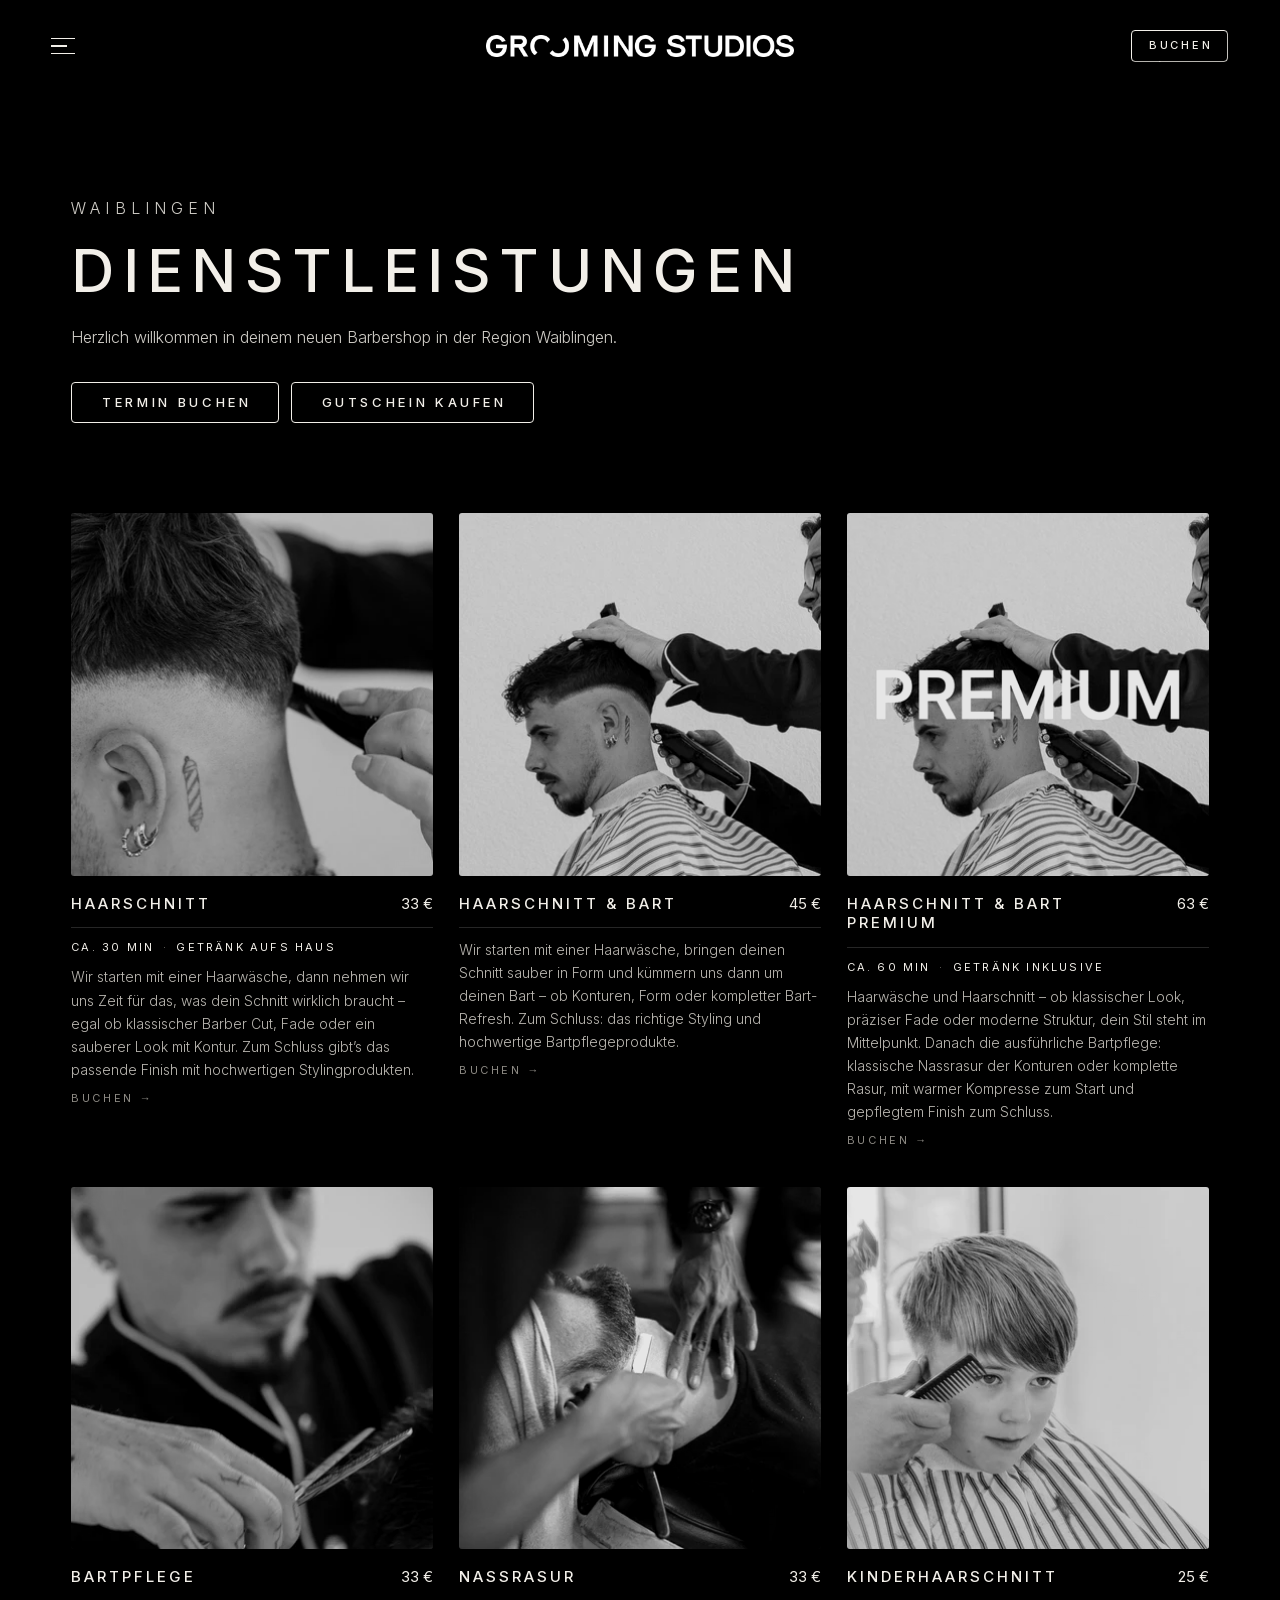
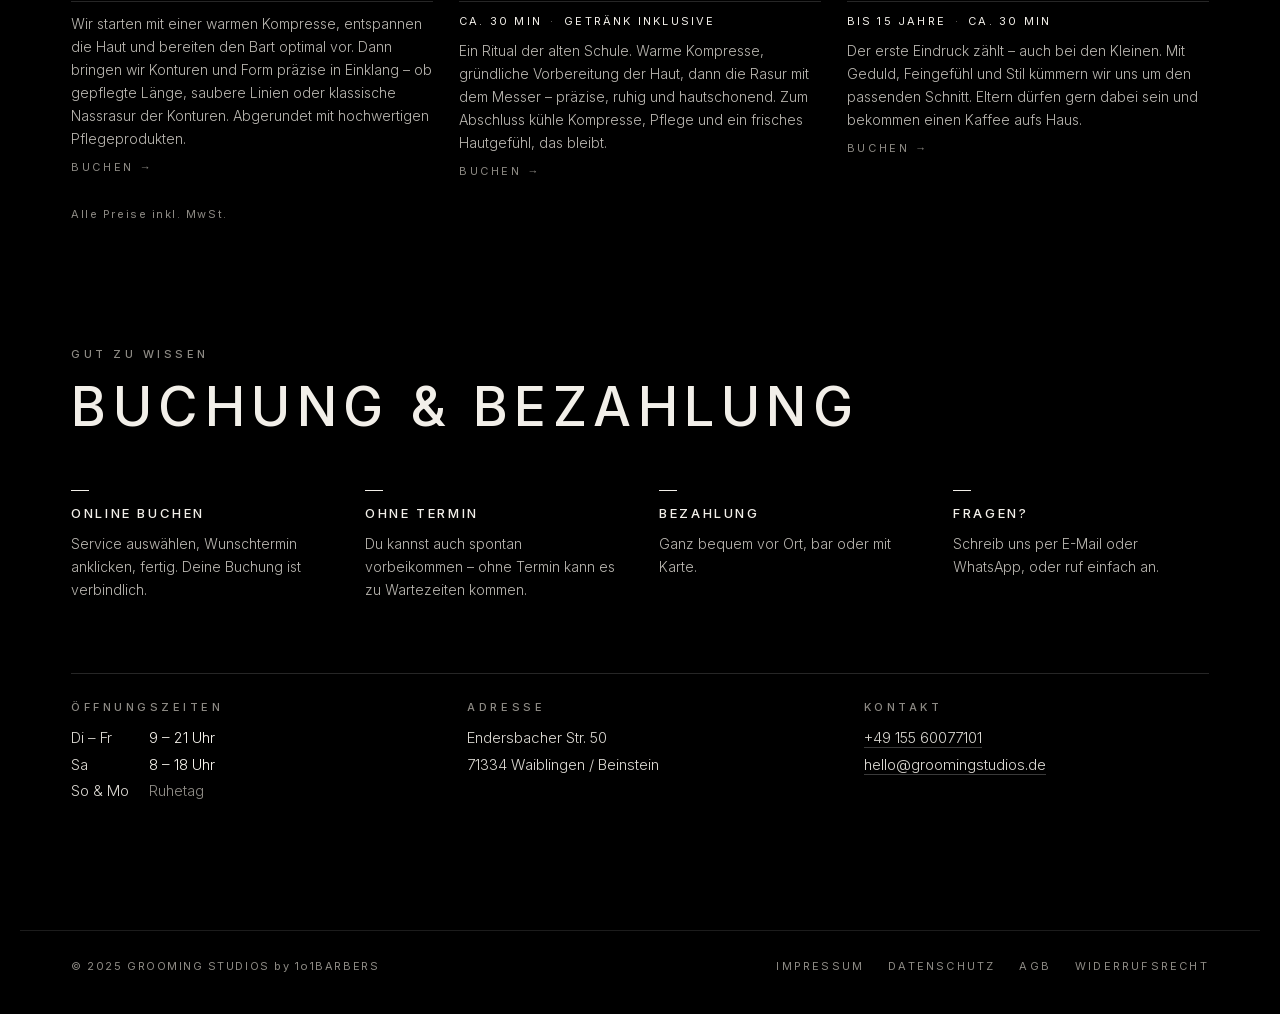
==== leistungen.html @ 6a421349 "Grooming Studios Website: Startseite, Team, Dienstleistungen Co-Authored-By: Claude Opus 5.5 <norepl" ====
<!doctype html>
<html lang="de">
<head>
<meta charset="utf-8">
<meta name="viewport" content="width=device-width, initial-scale=1">
<title>Dienstleistungen &amp; Preise – Grooming Studios Waiblingen</title>
<meta name="description" content="Haarschnitt ab 33 €, Haarschnitt &amp; Bart, Premium mit Nassrasur, Bartpflege und Kinderhaarschnitt in Waiblingen. Preise, Dauer und Online-Buchung.">
<link rel="canonical" href="https://groomingstudios.de/leistungen.html">
<meta name="theme-color" content="#000000">
<link rel="icon" href="icons/favicon-32.png" sizes="32x32" type="image/png">
<link rel="icon" href="icons/icon-192.png" sizes="192x192" type="image/png">
<link rel="apple-touch-icon" href="icons/apple-touch-icon.png">
<!-- Vorschau beim Teilen (WhatsApp, Instagram, Facebook …) -->
<meta property="og:type" content="website">
<meta property="og:site_name" content="Grooming Studios">
<meta property="og:locale" content="de_DE">
<meta property="og:title" content="Dienstleistungen &amp; Preise – Grooming Studios Waiblingen">
<meta property="og:description" content="Haarschnitt ab 33 €, Haarschnitt &amp; Bart, Premium mit Nassrasur, Bartpflege und Kinderhaarschnitt in Waiblingen. Preise, Dauer und Online-Buchung.">
<meta property="og:url" content="https://groomingstudios.de/leistungen.html">
<meta property="og:image" content="https://groomingstudios.de/og-image.jpg">
<meta property="og:image:width" content="1200">
<meta property="og:image:height" content="630">
<meta property="og:image:alt" content="Grooming Studios Logo">
<meta name="twitter:card" content="summary_large_image">
<link rel="preload" href="fonts/inter-latin.woff2" as="font" type="font/woff2" crossorigin>
<link rel="stylesheet" href="site.css">
<style>
  main {
    max-width: 1240px; margin: 0 auto;
    padding: calc(var(--head-total) + clamp(40px, 9vh, 110px)) clamp(16px, 4vw, 56px) 0;
  }
  .intro { max-width: 640px; }
  .intro h1 {
    margin-top: 18px;
    font: 500 clamp(30px, 5vw, 60px)/1.05 "Inter", sans-serif; letter-spacing: .14em; text-transform: uppercase;
  }
  @media (max-width: 560px) { .intro h1 { font-size: 26px; letter-spacing: .1em; } }
  .intro p { margin-top: 22px; font: 300 16px/1.65 "Inter", sans-serif; color: #cfccc6; }
  .actions { margin-top: 32px; display: flex; flex-wrap: wrap; gap: 12px; }

  /* Leistungen: Raster aus Karten, ganze Karte führt zur Buchung */
  .services {
    list-style: none;
    margin-top: clamp(56px, 10vh, 110px);
    display: grid; grid-template-columns: repeat(3, 1fr); gap: clamp(28px, 3vw, 44px) clamp(16px, 2vw, 28px);
  }
  @media (max-width: 900px) { .services { grid-template-columns: repeat(2, 1fr); } }
  @media (max-width: 560px) { .services { grid-template-columns: 1fr; } }
  .service a { display: block; color: inherit; text-decoration: none; }
  .service .img { aspect-ratio: 1 / 1; overflow: hidden; border-radius: 3px; background: #0c0c0c; }
  .service img {
    width: 100%; height: 100%; object-fit: cover; display: block;
    filter: grayscale(1) contrast(1.05) brightness(.9);
    transition: transform .7s cubic-bezier(.2, .7, .2, 1), filter .5s ease;
  }
  .service a:hover img, .service a:focus-visible img { transform: scale(1.04); filter: grayscale(.15) contrast(1.05) brightness(1); }
  .service a:focus-visible { outline: none; }
  .service .row {
    margin-top: 18px; padding-bottom: 14px; border-bottom: 1px solid #262626;
    display: flex; justify-content: space-between; align-items: baseline; gap: 16px;
  }
  .service h2 { font: 500 15px/1.3 "Inter", sans-serif; letter-spacing: .2em; text-transform: uppercase; }
  .service .price { font: 400 15px/1 "Inter", sans-serif; white-space: nowrap; }
  .service .cta {
    margin-top: 12px; display: inline-block;
    font: 400 11px/1 "Inter", sans-serif; letter-spacing: .24em; text-transform: uppercase; color: var(--muted);
    transition: color .25s, transform .25s;
  }
  .service a:hover .cta, .service a:focus-visible .cta { color: var(--fg); transform: translateX(4px); }

  .service .meta { margin-top: 12px; font: 400 11px/1.4 "Inter", sans-serif; letter-spacing: .2em; text-transform: uppercase; color: var(--fg); }
  .service .meta span { color: var(--muted); margin: 0 .3em; }
  .service .desc { margin-top: 10px; font: 300 14px/1.65 "Inter", sans-serif; color: #b9b6b0; }
  .tax { margin-top: 28px; font: 400 11px/1.4 "Inter", sans-serif; letter-spacing: .14em; color: var(--muted); }

  /* Gut zu wissen */
  .know { margin-top: clamp(90px, 14vh, 160px); }
  .know-list {
    list-style: none; margin: clamp(36px, 6vh, 56px) 0 clamp(48px, 8vh, 72px);
    display: grid; grid-template-columns: repeat(4, 1fr); gap: 28px clamp(20px, 3vw, 40px);
  }
  @media (max-width: 900px) { .know-list { grid-template-columns: repeat(2, 1fr); } }
  @media (max-width: 560px) { .know-list { grid-template-columns: 1fr; } }
  .know-list h3 { font: 500 13px/1.3 "Inter", sans-serif; letter-spacing: .2em; text-transform: uppercase; }
  .know-list h3::before { content: ""; display: block; width: 18px; height: 1px; margin-bottom: 14px; background: var(--fg); }
  .know-list p { margin-top: 10px; font: 300 14px/1.65 "Inter", sans-serif; color: #b9b6b0; }

  @media (prefers-reduced-motion: reduce) {
    .service img, .service .cta { transition: none; }
  }
</style>
</head>
<body data-page="leistungen">
  <div class="site-head">
    <a class="book btn" href="https://www.phorest.com/salon/groomingstudios" target="_blank" rel="noopener">Buchen</a>
    <header class="brand">
      <h1><a href="index.html"><img src="logo.webp" alt="Grooming Studios" width="2000" height="140"></a></h1>
    </header>
  </div>

  <main>
    <section class="intro">
      <p class="eyebrow">Waiblingen</p>
      <h1>Dienstleistungen</h1>
      <p>Herzlich willkommen in deinem neuen Barbershop in der Region Waiblingen.</p>
      <div class="actions">
        <a class="btn" href="https://www.phorest.com/salon/groomingstudios" target="_blank" rel="noopener">Termin buchen</a>
        <a class="btn" href="https://gift-cards.phorest.com/salons/groomingstudios" target="_blank" rel="noopener">Gutschein kaufen</a>
      </div>
    </section>

    <!-- Preise, Bilder, Texte und Buchungslinks von groomingstudios.de -->
    <ul class="services">
      <li class="service"><a href="https://phore.st/Xari7" target="_blank" rel="noopener">
        <div class="img"><img src="leistungen/haarschnitt.webp" alt="" width="360" height="360" loading="lazy"></div>
        <div class="row"><h2>Haarschnitt</h2><span class="price">33 €</span></div>
        <p class="meta">ca. 30 Min <span>·</span> Getränk aufs Haus</p>
        <p class="desc">Wir starten mit einer Haarwäsche, dann nehmen wir uns Zeit für das, was dein Schnitt wirklich braucht – egal ob klassischer Barber Cut, Fade oder ein sauberer Look mit Kontur. Zum Schluss gibt’s das passende Finish mit hochwertigen Stylingprodukten.</p>
        <span class="cta">Buchen →</span>
      </a></li>
      <li class="service"><a href="https://phore.st/2ROCE" target="_blank" rel="noopener">
        <div class="img"><img src="leistungen/haarschnitt-bart.webp" alt="" width="360" height="360" loading="lazy"></div>
        <div class="row"><h2>Haarschnitt &amp; Bart</h2><span class="price">45 €</span></div>
        <p class="desc">Wir starten mit einer Haarwäsche, bringen deinen Schnitt sauber in Form und kümmern uns dann um deinen Bart – ob Konturen, Form oder kompletter Bart-Refresh. Zum Schluss: das richtige Styling und hochwertige Bartpflegeprodukte.</p>
        <span class="cta">Buchen →</span>
      </a></li>
      <li class="service"><a href="https://phore.st/leeVg" target="_blank" rel="noopener">
        <div class="img"><img src="leistungen/premium.webp" alt="" width="360" height="360" loading="lazy"></div>
        <div class="row"><h2>Haarschnitt &amp; Bart Premium</h2><span class="price">63 €</span></div>
        <p class="meta">ca. 60 Min <span>·</span> Getränk inklusive</p>
        <p class="desc">Haarwäsche und Haarschnitt – ob klassischer Look, präziser Fade oder moderne Struktur, dein Stil steht im Mittelpunkt. Danach die ausführliche Bartpflege: klassische Nassrasur der Konturen oder komplette Rasur, mit warmer Kompresse zum Start und gepflegtem Finish zum Schluss.</p>
        <span class="cta">Buchen →</span>
      </a></li>
      <li class="service"><a href="https://phore.st/teg9r" target="_blank" rel="noopener">
        <div class="img"><img src="leistungen/bartpflege.webp" alt="" width="360" height="360" loading="lazy"></div>
        <div class="row"><h2>Bartpflege</h2><span class="price">33 €</span></div>
        <p class="desc">Wir starten mit einer warmen Kompresse, entspannen die Haut und bereiten den Bart optimal vor. Dann bringen wir Konturen und Form präzise in Einklang – ob gepflegte Länge, saubere Linien oder klassische Nassrasur der Konturen. Abgerundet mit hochwertigen Pflegeprodukten.</p>
        <span class="cta">Buchen →</span>
      </a></li>
      <li class="service"><a href="https://phore.st/rr4Se" target="_blank" rel="noopener">
        <div class="img"><img src="leistungen/nassrasur.webp" alt="" width="360" height="360" loading="lazy"></div>
        <div class="row"><h2>Nassrasur</h2><span class="price">33 €</span></div>
        <p class="meta">ca. 30 Min <span>·</span> Getränk inklusive</p>
        <p class="desc">Ein Ritual der alten Schule. Warme Kompresse, gründliche Vorbereitung der Haut, dann die Rasur mit dem Messer – präzise, ruhig und hautschonend. Zum Abschluss kühle Kompresse, Pflege und ein frisches Hautgefühl, das bleibt.</p>
        <span class="cta">Buchen →</span>
      </a></li>
      <li class="service"><a href="https://phore.st/ITkMm" target="_blank" rel="noopener">
        <div class="img"><img src="leistungen/kinder.webp" alt="" width="360" height="360" loading="lazy"></div>
        <div class="row"><h2>Kinderhaarschnitt</h2><span class="price">25 €</span></div>
        <p class="meta">bis 15 Jahre <span>·</span> ca. 30 Min</p>
        <p class="desc">Der erste Eindruck zählt – auch bei den Kleinen. Mit Geduld, Feingefühl und Stil kümmern wir uns um den passenden Schnitt. Eltern dürfen gern dabei sein und bekommen einen Kaffee aufs Haus.</p>
        <span class="cta">Buchen →</span>
      </a></li>
    </ul>
    <p class="tax">Alle Preise inkl. MwSt.</p>

    <!-- Buchung & Bezahlung, Öffnungszeiten (von groomingstudios.de) -->
    <section class="know" aria-labelledby="knowTitle">
      <p class="eyebrow">Gut zu wissen</p>
      <h2 class="sec-title" id="knowTitle">Buchung &amp; Bezahlung</h2>
      <ul class="know-list">
        <li><h3>Online buchen</h3><p>Service auswählen, Wunschtermin anklicken, fertig. Deine Buchung ist verbindlich.</p></li>
        <li><h3>Ohne Termin</h3><p>Du kannst auch spontan vorbeikommen – ohne Termin kann es zu Wartezeiten kommen.</p></li>
        <li><h3>Bezahlung</h3><p>Ganz bequem vor Ort, bar oder mit Karte.</p></li>
        <li><h3>Fragen?</h3><p>Schreib uns per E-Mail oder WhatsApp, oder ruf einfach an.</p></li>
      </ul>
      <div class="info-grid">
        <div>
          <h3>Öffnungszeiten</h3>
          <dl class="hours"><dt>Di – Fr</dt><dd>9 – 21 Uhr</dd><dt>Sa</dt><dd>8 – 18 Uhr</dd><dt>So &amp; Mo</dt><dd class="off">Ruhetag</dd></dl>
        </div>
        <div>
          <h3>Adresse</h3>
          <p>Endersbacher Str. 50<br>71334 Waiblingen / Beinstein</p>
        </div>
        <div>
          <h3>Kontakt</h3>
          <p><a href="tel:+4915560077101">+49 155 60077101</a><br><a href="mailto:hello@groomingstudios.de">hello@groomingstudios.de</a></p>
        </div>
      </div>
    </section>
  </main>

  <footer class="site-foot">
    <span>© 2025 GROOMING STUDIOS by 1o1BARBERS</span>
    <div class="m-legal">
      <a href="https://groomingstudios.de/impressum/" target="_blank" rel="noopener">Impressum</a>
      <a href="https://groomingstudios.de/datenschutzerklarung/" target="_blank" rel="noopener">Datenschutz</a>
      <a href="https://groomingstudios.de/agb/" target="_blank" rel="noopener">AGB</a>
      <a href="https://groomingstudios.de/widerrufsrecht/" target="_blank" rel="noopener">Widerrufsrecht</a>
    </div>
  </footer>

<script src="menu.js"></script>
</body>
</html>
---- site.css ----
/* Gemeinsame Basis für alle Seiten: Farben, Button, Kopfzeile, Menü */

/* Schrift Inter lokal (keine Verbindung zu Google beim Seitenaufruf) – variable Schrift, Gewichte 300–600 */
@font-face {
  font-family: "Inter"; font-style: normal; font-weight: 300 600; font-display: swap;
  src: url(fonts/inter-latin-ext.woff2) format("woff2");
  unicode-range: U+0100-02BA, U+02BD-02C5, U+02C7-02CC, U+02CE-02D7, U+02DD-02FF, U+0304, U+0308, U+0329, U+1D00-1DBF, U+1E00-1E9F, U+1EF2-1EFF, U+2020, U+20A0-20AB, U+20AD-20C4, U+2113, U+2C60-2C7F, U+A720-A7FF;
}
@font-face {
  font-family: "Inter"; font-style: normal; font-weight: 300 600; font-display: swap;
  src: url(fonts/inter-latin.woff2) format("woff2");
  unicode-range: U+0000-00FF, U+0131, U+0152-0153, U+02BB-02BC, U+02C6, U+02DA, U+02DC, U+0304, U+0308, U+0329, U+2000-206F, U+20AC, U+2122, U+2191, U+2193, U+2212, U+2215, U+FEFF, U+FFFD;
}
:root {
  --bg: #000;
  --fg: #f2efe9;
  --muted: #8d8a84;
  --accent: #c9a76a;
}
* { box-sizing: border-box; margin: 0; padding: 0; }
html { background: var(--bg); }
body {
  background: var(--bg);
  color: var(--fg);
  font-family: "Inter", system-ui, sans-serif;
  -webkit-font-smoothing: antialiased;
}

/* ---------- Button ---------- */
.btn {
  display: inline-block; position: relative;
  font: 500 13px/1 "Inter", sans-serif; letter-spacing: .28em; text-transform: uppercase;
  color: var(--fg); text-decoration: none;
  padding: 13px 26px 13px 30px;
  border: 1.5px solid var(--fg); border-radius: 4px;
  overflow: hidden; isolation: isolate;
  transition: color .3s ease;
}
/* Hover: weiße Füllung läuft von unten ein, Schrift wird schwarz */
.btn::before {
  content: ""; position: absolute; inset: 0; z-index: -1;
  background: var(--fg);
  transform: scaleY(0); transform-origin: bottom;
  transition: transform .35s cubic-bezier(.2, .7, .2, 1);
}
.btn:hover, .btn:focus-visible { color: #000; outline: none; }
.btn:hover::before, .btn:focus-visible::before { transform: scaleY(1); }

/* ---------- Kopfzeile: Menü links, Logo mittig, Buchen rechts – alle auf einer Höhe ---------- */
:root {
  --head-top: clamp(16px, 3.2vh, 32px); --head-h: 34px;
  --row2: var(--head-top);                                   /* Höhe von Menü + Buchen (Desktop: gleiche Zeile wie das Logo) */
  --head-total: calc(var(--row2) + var(--head-h) + var(--head-top));
}
.btn.book {
  position: absolute; top: var(--row2); right: clamp(16px, 4vw, 56px);
  z-index: 3;
  height: var(--head-h); display: inline-flex; align-items: center;
  padding: 0 14px 0 17px; font-size: 11px; letter-spacing: .26em; border-width: 1px;
}
.brand {
  position: absolute; z-index: 2; left: 0; right: 0;
  top: var(--head-top); height: var(--head-h);
  display: flex; align-items: center; justify-content: center;
  pointer-events: none; padding: 0 16px;
}
.brand h1 { line-height: 0; }
.brand a { pointer-events: auto; display: block; }
.brand h1 img { width: clamp(220px, 24vw, 400px); height: auto; display: block; }
/* Handy: nur das Logo groß oben – Menü + Buchen sitzen in der Leiste unten (siehe Ende der Datei) */
@media (max-width: 720px) {
  :root { --logo-w: min(82vw, 340px); --head-total: calc(var(--head-top) * 2 + var(--logo-w) * .07); }
  .brand { height: calc(var(--logo-w) * .07); }
  .brand h1 img { width: var(--logo-w); }
}

/* Menü-Symbol: drei Striche, wird offen zum × */
.menu-toggle {
  position: absolute; z-index: 12; top: var(--row2); left: clamp(16px, 4vw, 56px);
  width: 34px; height: var(--head-h); padding: 0; border: 0; background: none; cursor: pointer;
  display: flex; flex-direction: column; justify-content: center; gap: 6px;
}
.menu-toggle span {
  display: block; width: 24px; height: 1.5px; background: var(--fg);
  transition: transform .35s cubic-bezier(.2, .7, .2, 1), opacity .2s, width .3s;
}
.menu-toggle span:nth-child(2) { width: 16px; }
.menu-toggle:hover span:nth-child(2), .menu-toggle:focus-visible span:nth-child(2) { width: 24px; }
.menu-toggle:focus-visible { outline: 1px solid var(--muted); outline-offset: 4px; }
html.menu-open .menu-toggle span:nth-child(1) { transform: translateY(7.5px) rotate(45deg); }
html.menu-open .menu-toggle span:nth-child(2) { opacity: 0; }
html.menu-open .menu-toggle span:nth-child(3) { transform: translateY(-7.5px) rotate(-45deg); }

/* ---------- Ausklappmenü ---------- */
html.menu-open { overflow: hidden; }
html.menu-open .brand { z-index: 12; }   /* Logo bleibt über dem Menü sichtbar */
.menu {
  position: fixed; inset: 0; z-index: 11;
  background: rgba(0, 0, 0, .96);
  -webkit-backdrop-filter: blur(8px); backdrop-filter: blur(8px);
  display: flex; flex-direction: column; justify-content: center;
  padding: calc(var(--head-total) + 24px) clamp(24px, 8vw, 120px) 40px;
  overflow-y: auto;
  opacity: 0; visibility: hidden; transition: opacity .4s ease, visibility 0s linear .4s;
}
html.menu-open .menu { opacity: 1; visibility: visible; transition: opacity .4s ease; }
.menu nav { display: flex; flex-direction: column; gap: clamp(14px, 2.4vh, 26px); }
.menu nav a {
  align-self: flex-start; position: relative;
  font: 500 clamp(26px, 4.2vw, 52px)/1 "Inter", sans-serif; letter-spacing: .18em; text-transform: uppercase;
  color: var(--fg); text-decoration: none;
  opacity: 0; transform: translateY(10px); transition: opacity .4s ease, transform .4s cubic-bezier(.2, .7, .2, 1);
}
.menu nav a::after {
  content: ""; position: absolute; left: 0; right: .18em; bottom: -8px; height: 1px; background: var(--fg);
  transform: scaleX(0); transform-origin: left; transition: transform .35s cubic-bezier(.2, .7, .2, 1);
}
.menu nav a:hover::after, .menu nav a:focus-visible::after, .menu nav a[aria-current="page"]::after { transform: scaleX(1); }
.menu nav a:focus-visible { outline: none; }
html.menu-open .menu nav a { opacity: 1; transform: none; }
html.menu-open .menu nav a:nth-child(2) { transition-delay: .05s; }
html.menu-open .menu nav a:nth-child(3) { transition-delay: .1s; }
html.menu-open .menu nav a:nth-child(4) { transition-delay: .15s; }
.menu .m-info {
  margin-top: clamp(36px, 7vh, 72px); padding-top: 24px; border-top: 1px solid #262626;
  display: flex; flex-wrap: wrap; gap: 24px 56px;
  font: 300 14px/1.7 "Inter", sans-serif; color: #cfccc6;
}
.menu .m-info h3 { margin-bottom: 8px; font: 500 11px/1 "Inter", sans-serif; letter-spacing: .32em; text-transform: uppercase; color: var(--muted); }
.menu .m-info a { color: inherit; text-decoration: none; }
.menu .m-info a:hover, .menu .m-info a:focus-visible { color: var(--fg); outline: none; }
.menu .m-info .m-route { display: inline-block; margin-top: 6px; font: 400 10px/1.4 "Inter", sans-serif; letter-spacing: .2em; text-transform: uppercase; color: var(--muted); }
.m-legal { margin-top: 28px; display: flex; flex-wrap: wrap; gap: 8px 24px; }
.m-legal a { font: 400 11px/1 "Inter", sans-serif; letter-spacing: .2em; text-transform: uppercase; color: var(--muted); text-decoration: none; }
.m-legal a:hover, .m-legal a:focus-visible { color: var(--fg); outline: none; }

/* ---------- Feste Kopfzeile (alle Seiten) ---------- */
.site-head {
  position: fixed; z-index: 10; inset: 0 0 auto 0;
  height: var(--head-total);
  background: linear-gradient(#000 70%, rgba(0, 0, 0, 0));
}

/* ---------- Abschnitte mit Text ---------- */
.eyebrow { font: 500 11px/1 "Inter", sans-serif; letter-spacing: .32em; text-transform: uppercase; color: var(--muted); }
.sec-title {
  margin-top: 18px;
  font: 500 clamp(28px, 4.4vw, 54px)/1.08 "Inter", sans-serif; letter-spacing: .12em; text-transform: uppercase;
}
@media (max-width: 560px) { .sec-title { font-size: 26px; letter-spacing: .08em; } }
.lead { font: 300 16px/1.7 "Inter", sans-serif; color: #cfccc6; }
.lead + .lead { margin-top: 1em; }

/* Info-Raster: Öffnungszeiten, Adresse, Kontakt */
.info-grid {
  display: grid; grid-template-columns: repeat(3, 1fr); gap: 28px clamp(24px, 4vw, 64px);
  padding-top: 28px; border-top: 1px solid #262626;
}
@media (max-width: 720px) { .info-grid { grid-template-columns: 1fr; } }
.info-grid h3 { margin-bottom: 12px; font: 500 11px/1 "Inter", sans-serif; letter-spacing: .32em; text-transform: uppercase; color: var(--muted); }
.info-grid p, .info-grid dl { font: 300 15px/1.75 "Inter", sans-serif; color: #d9d6d0; }
.info-grid a { color: inherit; text-decoration: none; border-bottom: 1px solid #3a3a3a; transition: border-color .2s, color .2s; }
.info-grid a:hover, .info-grid a:focus-visible { color: var(--fg); border-color: var(--fg); outline: none; }
.hours { display: grid; grid-template-columns: auto 1fr; gap: 0 20px; }
.hours dd { color: var(--fg); }
.hours .off { color: var(--muted); }

/* Footer */
.site-foot {
  max-width: 1240px; margin: clamp(80px, 14vh, 160px) auto 0;
  padding: 28px clamp(16px, 4vw, 56px) 40px; border-top: 1px solid #1c1c1c;
  display: flex; flex-wrap: wrap; justify-content: space-between; align-items: center; gap: 16px;
  font: 400 11px/1.4 "Inter", sans-serif; letter-spacing: .14em; color: var(--muted);
}
.site-foot .m-legal { margin-top: 0; }

/* ---------- Handy: feste Leiste unten mit Menü + Buchen (Daumen-Bereich) ---------- */
:root { --bar-h: 0px; }
@media (max-width: 720px) {
  :root { --bar-h: calc(64px + env(safe-area-inset-bottom, 0px)); }
  body { padding-bottom: var(--bar-h); }
  /* Hintergrund der Leiste */
  .site-head::after {
    content: ""; position: fixed; z-index: 1; left: 0; right: 0; bottom: 0; height: var(--bar-h);
    background: rgba(0, 0, 0, .94); border-top: 1px solid #1f1f1f;
    -webkit-backdrop-filter: blur(10px); backdrop-filter: blur(10px);
  }
  .menu-toggle, .btn.book { position: fixed; top: auto; bottom: calc(15px + env(safe-area-inset-bottom, 0px)); }
  .menu-toggle { left: 16px; width: auto; padding-right: 64px; }
  .menu-toggle::after {
    content: "Menü"; position: absolute; left: 36px; top: 50%; transform: translateY(-50%);
    font: 500 11px/1 "Inter", sans-serif; letter-spacing: .26em; text-transform: uppercase; color: var(--fg);
  }
  html.menu-open .menu-toggle::after { content: "Schließen"; }
  /* Buchen gefüllt: die wichtigste Aktion */
  .btn.book {
    right: 16px; z-index: 12; padding: 0 20px 0 23px; letter-spacing: .26em;
    background: var(--fg); color: #000; border-color: var(--fg);
  }
  .btn.book::before { background: #000; }
  .btn.book:hover, .btn.book:focus-visible { color: var(--fg); }
  .menu { padding-bottom: calc(var(--bar-h) + 32px); }
}

/* ---------- Buchen-Button mit Schrägschnitt aus dem Logo ---------- */
/* Zwei deckungsgleiche Hälften (menu.js). Hover: Schnitt setzt oben an. Klick: Schnitt geht durch, Hälften rücken auseinander */
.btn.book.cut {
  --b-bg: transparent; --b-fg: var(--fg); --b-fill: var(--fg); --b-fill-fg: #000; --cut-c: #000; --cut-pad: 0 14px 0 17px;
  padding: 0; border-color: transparent; background: none; overflow: visible; isolation: auto;
}
.btn.book.cut::before { display: none; }
.btn.cut .half {
  position: relative; display: flex; align-items: center; height: 100%;
  padding: var(--cut-pad); border: 1px solid var(--b-fg); border-radius: 4px;
  background: var(--b-bg); color: var(--b-fg); overflow: hidden; isolation: isolate;
  transition: color .3s ease, transform .5s cubic-bezier(.2, .9, .25, 1.2);
}
.btn.cut .half.b { position: absolute; inset: 0; }
.btn.cut .half.a { clip-path: polygon(0 0, 70% 0, 30% 100%, 0 100%); }
.btn.cut .half.b { clip-path: polygon(calc(70% - 1px) 0, 100% 0, 100% 100%, calc(30% - 1px) 100%); }
.btn.cut .half::before {
  content: ""; position: absolute; inset: 0; z-index: -1; background: var(--b-fill);
  transform: scaleY(0); transform-origin: bottom; transition: transform .35s cubic-bezier(.2, .7, .2, 1);
}
.btn.cut:hover .half, .btn.cut:focus-visible .half { color: var(--b-fill-fg); }
.btn.cut:hover .half::before, .btn.cut:focus-visible .half::before { transform: scaleY(1); }
.btn.cut .slit {
  position: absolute; z-index: 2; left: 50%; top: 50%; width: 2px; height: var(--cut-h, 60px);
  transform: translate(-50%, -50%) rotate(var(--cut-a, .9rad)); pointer-events: none;
  background: linear-gradient(var(--cut-c), var(--cut-c)) top / 100% 0 no-repeat;
  transition: background-size .4s cubic-bezier(.2, .7, .2, 1) .08s, opacity .2s;
}
/* Klick: Schnitt läuft durch, dann gehen die Hälften auseinander */
.btn.cut.split .slit { background-size: 100% 100%; opacity: 0; transition: background-size .2s ease-in, opacity .15s linear .22s; }
.btn.cut.split .half { transition-delay: .18s; }
.btn.cut.split .half.a { transform: translate(calc(-1 * var(--cut-x, 4px)), calc(-1 * var(--cut-y, 3px))) rotate(-2deg); }
.btn.cut.split .half.b { transform: translate(var(--cut-x, 4px), var(--cut-y, 3px)) rotate(2deg); }
@media (max-width: 720px) {
  .btn.book.cut { --b-bg: var(--fg); --b-fg: var(--fg); --b-fill: #000; --b-fill-fg: var(--fg); --cut-pad: 0 20px 0 23px; background: none; border-color: transparent; }
  .btn.cut .half { color: #000; }
}
@media (prefers-reduced-motion: reduce) { .btn.cut .half, .btn.cut .slit { transition-duration: .01s !important; } }

/* ---------- Mauszeiger: kleine Rasierklinge (Klickpunkt = Spitze oben links) ---------- */
/* PNG statt SVG: Safari zeigt SVG-Zeiger nicht an; scharfe Version für Retina über image-set */
html, body {
  cursor: url(icons/razor.png) 3 3, auto;
  cursor: -webkit-image-set(url(icons/razor.png) 1x, url(icons/razor@2x.png) 2x) 3 3, auto;
}
a, button, summary, label, [role="button"], #gl.pick {
  cursor: url(icons/razor.png) 3 3, pointer !important;
  cursor: -webkit-image-set(url(icons/razor.png) 1x, url(icons/razor@2x.png) 2x) 3 3, pointer !important;
}
input, textarea, [contenteditable] { cursor: text; }

/* ---------- Schnitt der Rasierklinge über Buttons (menu.js) ---------- */
.razor-cut { position: absolute; inset: 0; z-index: 5; width: 100%; height: 100%; overflow: hidden; pointer-events: none; border-radius: inherit; }
.razor-cut path {
  fill: none; stroke: #000; stroke-width: 1.6; stroke-linecap: round; stroke-linejoin: round;
  /* feine helle Kante neben dem Schnitt, wie aufgeschnittenes Material */
  filter: drop-shadow(.6px .8px 0 rgba(242, 239, 233, .55));
}
.razor-cut.heal path { transition: opacity .6s ease, stroke-width .6s ease; opacity: 0; stroke-width: 0; }
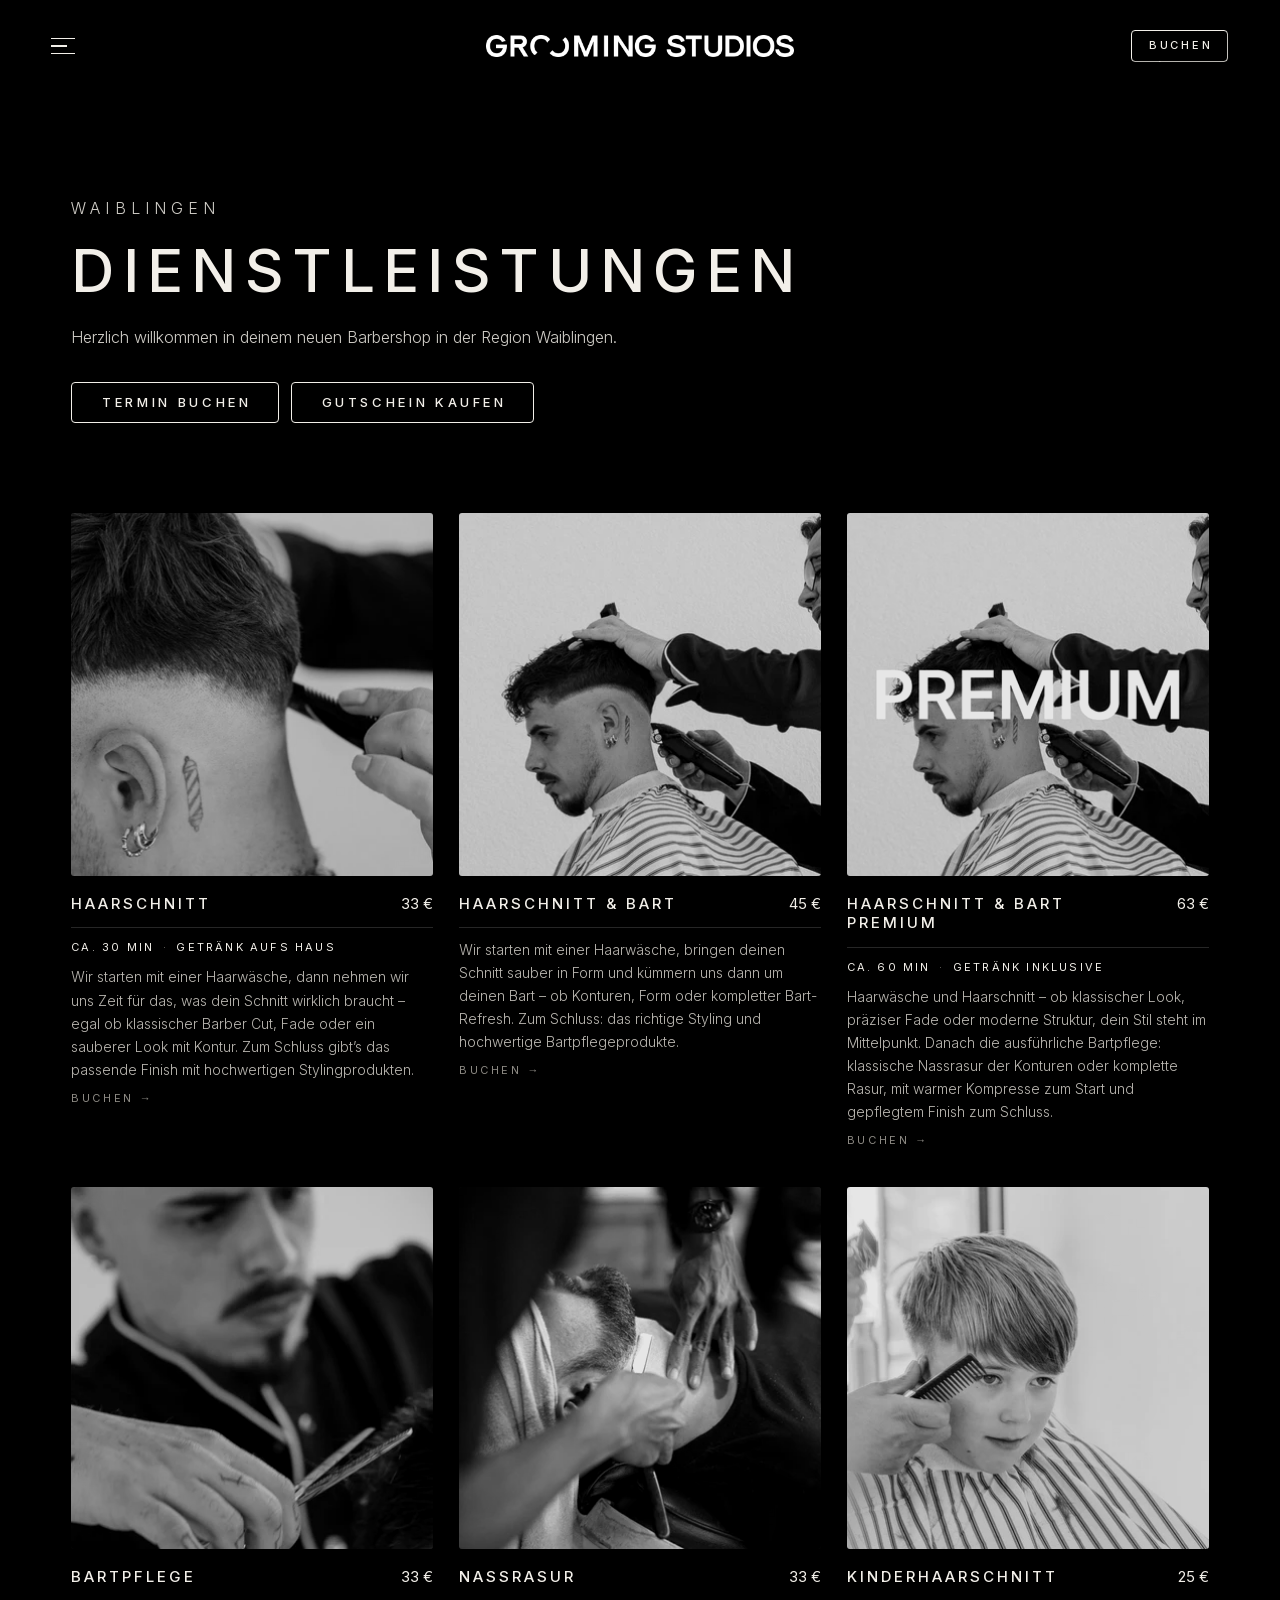
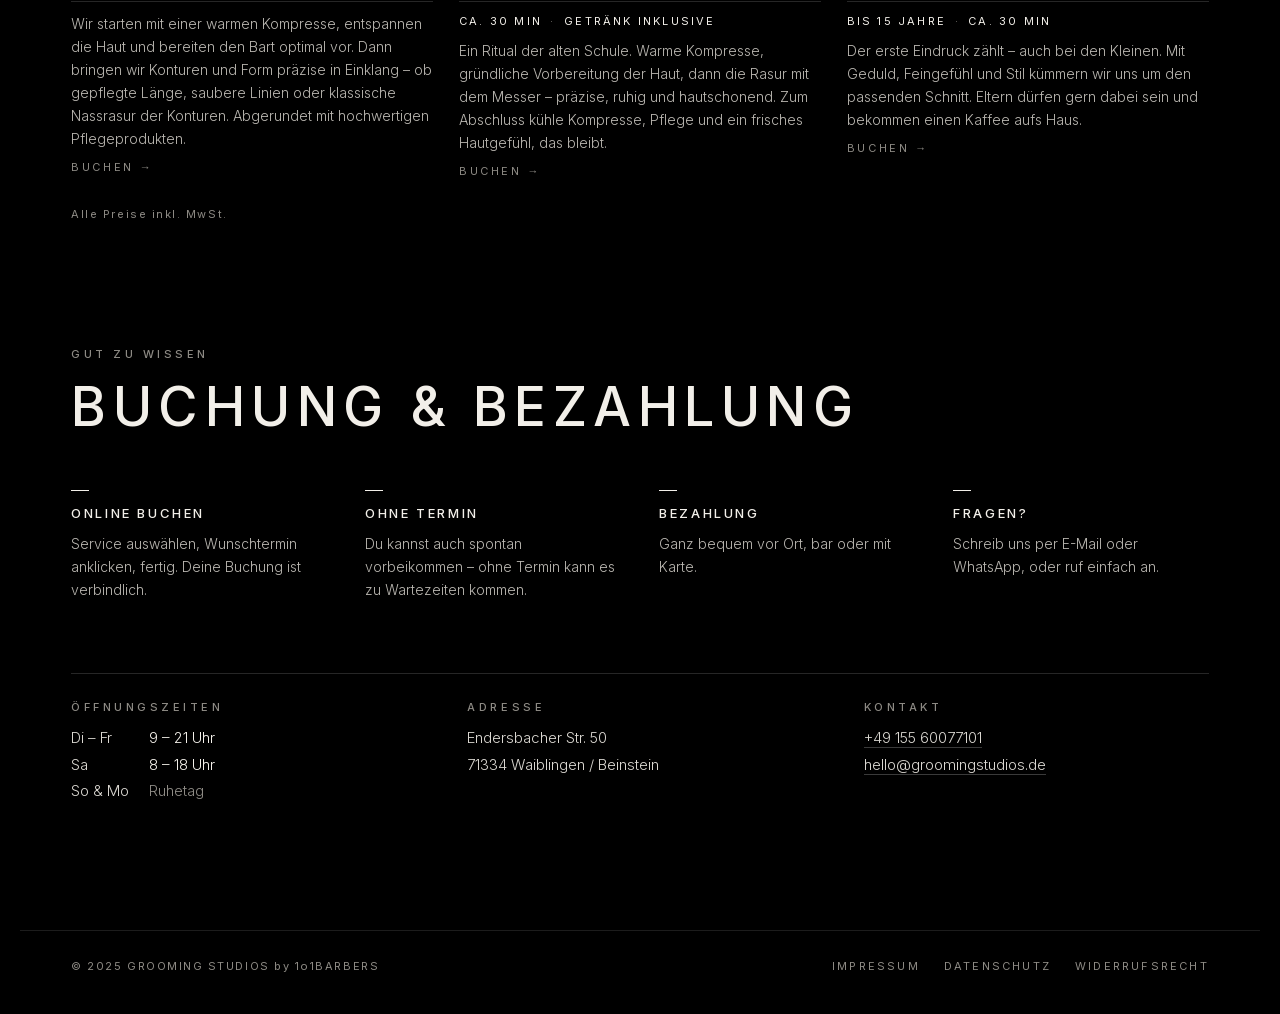
==== commit 9583b5cb: "Rechtsseiten: Impressum, Datenschutz, Widerrufsrecht und Weiterleitungen der alten Adressen Co-Autho" ====
--- a/leistungen.html
+++ b/leistungen.html
@@ -183,12 +183,7 @@
 
   <footer class="site-foot">
     <span>© 2025 GROOMING STUDIOS by 1o1BARBERS</span>
-    <div class="m-legal">
-      <a href="https://groomingstudios.de/impressum/" target="_blank" rel="noopener">Impressum</a>
-      <a href="https://groomingstudios.de/datenschutzerklarung/" target="_blank" rel="noopener">Datenschutz</a>
-      <a href="https://groomingstudios.de/agb/" target="_blank" rel="noopener">AGB</a>
-      <a href="https://groomingstudios.de/widerrufsrecht/" target="_blank" rel="noopener">Widerrufsrecht</a>
-    </div>
+    <div class="m-legal" data-legal></div>
   </footer>
 
 <script src="menu.js"></script>
--- a/site.css
+++ b/site.css
@@ -104,6 +104,10 @@
   opacity: 0; visibility: hidden; transition: opacity .4s ease, visibility 0s linear .4s;
 }
 html.menu-open .menu { opacity: 1; visibility: visible; transition: opacity .4s ease; }
+/* Mittig nur, solange alles passt – sonst oben anfangen statt unter Logo und Leiste zu rutschen */
+.menu > :first-child { margin-top: auto; }
+.menu > :last-child { margin-bottom: auto; }
+.menu { justify-content: flex-start; }
 .menu nav { display: flex; flex-direction: column; gap: clamp(14px, 2.4vh, 26px); }
 .menu nav a {
   align-self: flex-start; position: relative;
@@ -199,7 +203,8 @@
   }
   .btn.book::before { background: #000; }
   .btn.book:hover, .btn.book:focus-visible { color: var(--fg); }
-  .menu { padding-bottom: calc(var(--bar-h) + 32px); }
+  /* Menü endet über der Leiste, damit unten nichts unter Menü/Buchen rutscht */
+  .menu { top: var(--head-total); bottom: var(--bar-h); padding-top: 20px; padding-bottom: 32px; }
 }
 
 /* ---------- Buchen-Button mit Schrägschnitt aus dem Logo ---------- */
@@ -261,3 +266,22 @@
   filter: drop-shadow(.6px .8px 0 rgba(242, 239, 233, .55));
 }
 .razor-cut.heal path { transition: opacity .6s ease, stroke-width .6s ease; opacity: 0; stroke-width: 0; }
+
+/* ---------- Rechtliche Seiten: Impressum, Datenschutz, Widerrufsrecht ---------- */
+.legal {
+  max-width: 820px; margin: 0 auto;
+  padding: calc(var(--head-total) + clamp(40px, 9vh, 110px)) clamp(16px, 4vw, 56px) 0;
+}
+.legal section { margin-top: clamp(36px, 6vh, 56px); padding-top: 28px; border-top: 1px solid #262626; }
+.legal h1 + section, .legal .stand + section { margin-top: clamp(32px, 5vh, 48px); }
+.legal h2 { margin-bottom: 16px; font: 500 12px/1.4 "Inter", sans-serif; letter-spacing: .3em; text-transform: uppercase; color: var(--fg); }
+.legal p, .legal li { font: 300 15px/1.75 "Inter", sans-serif; color: #d9d6d0; }
+.legal p + p { margin-top: 1em; }
+.legal ul { margin: 1em 0 0 1.1em; display: grid; gap: 6px; }
+.legal strong { font-weight: 500; color: var(--fg); }
+.legal a { color: inherit; text-decoration: none; border-bottom: 1px solid #3a3a3a; transition: border-color .2s, color .2s; }
+.legal a:hover, .legal a:focus-visible { color: var(--fg); border-color: var(--fg); outline: none; }
+.legal .stand { margin-top: 18px; font: 400 11px/1 "Inter", sans-serif; letter-spacing: .2em; text-transform: uppercase; color: var(--muted); }
+.legal .form-box { margin-top: 16px; padding: 20px 22px; border: 1px solid #262626; border-radius: 4px; background: #0b0b0b; }
+.legal .form-box p { margin-top: .4em; }
+.m-legal a[aria-current="page"] { color: var(--fg); }
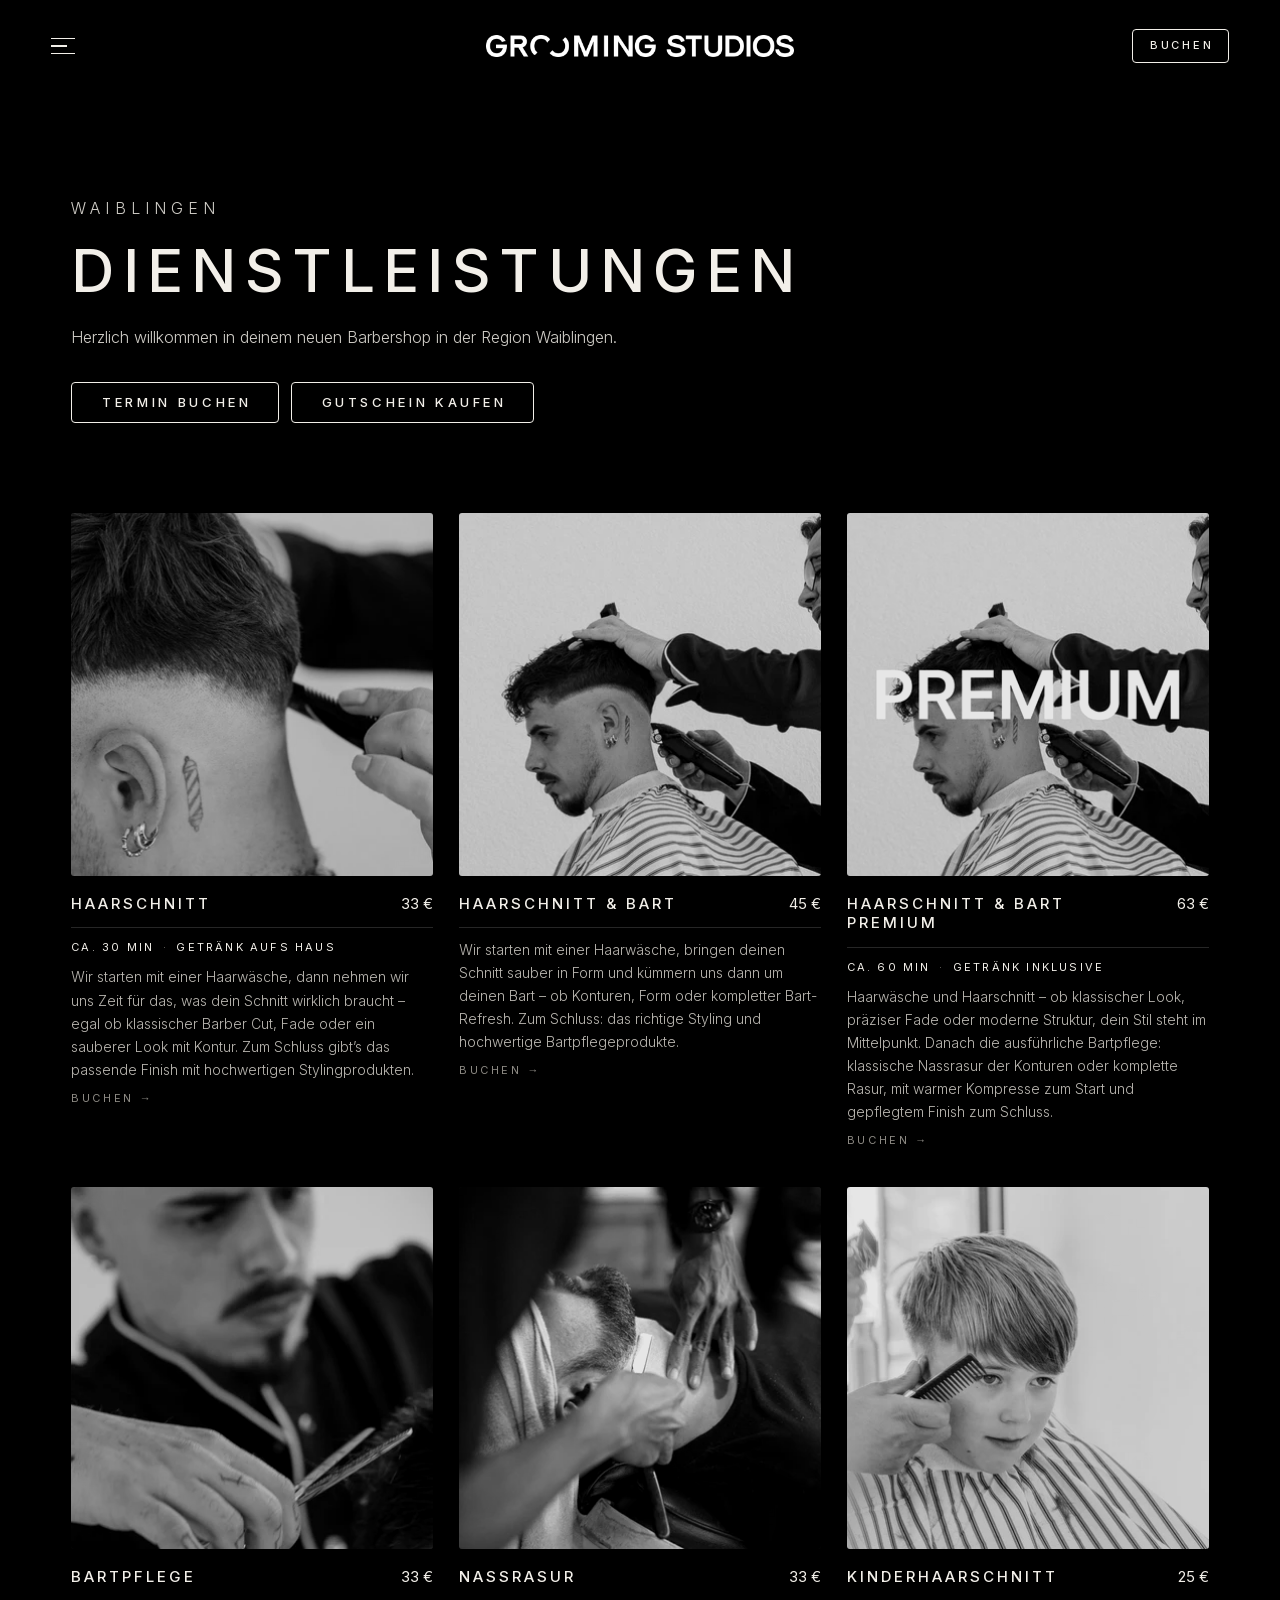
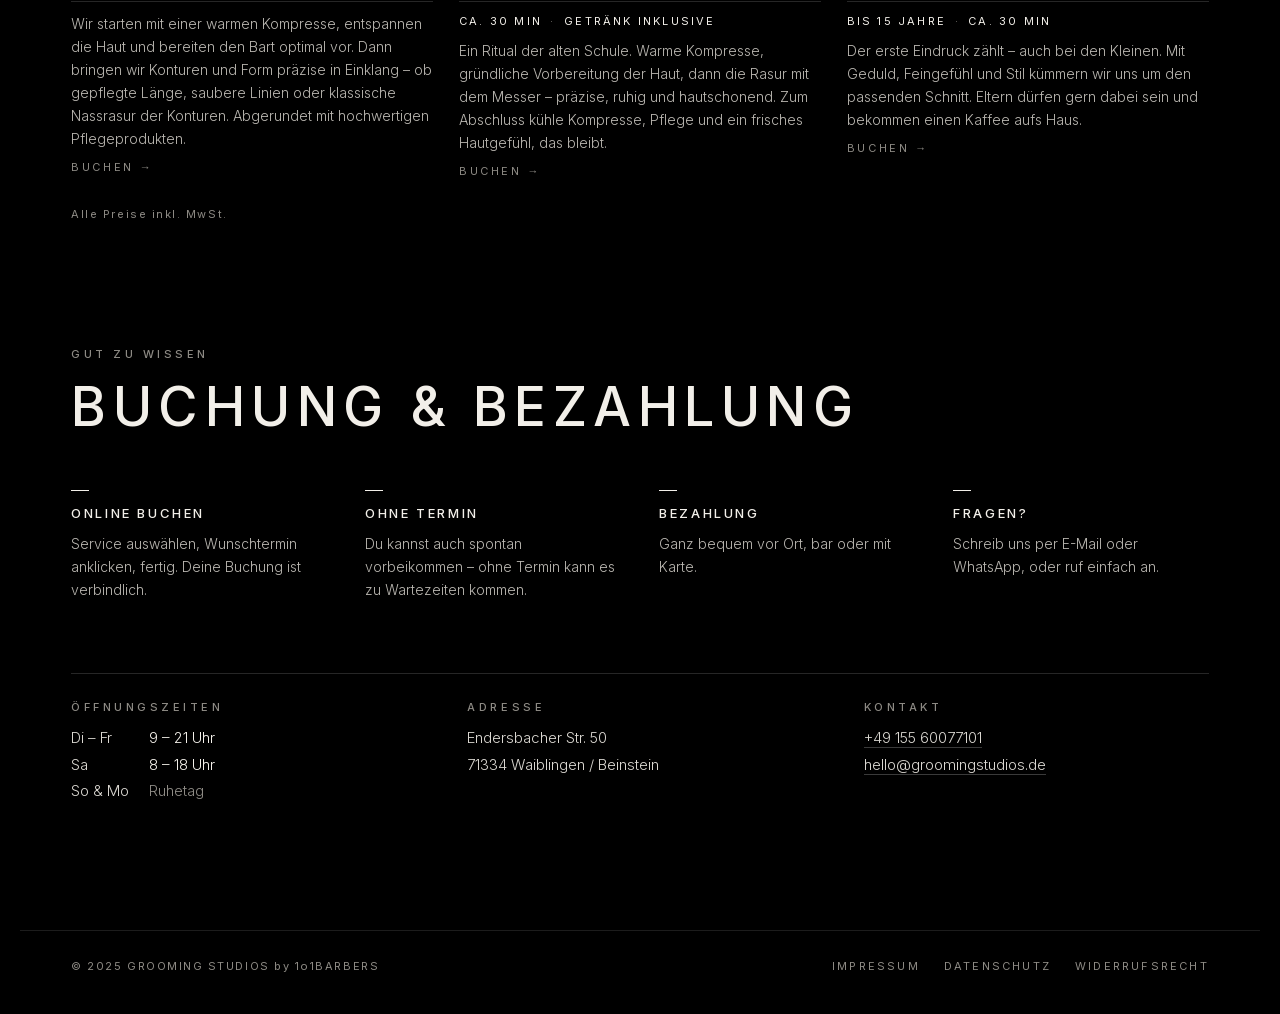
==== commit 749cf428: "SEO: Sitemap, robots.txt, erweiterte Firmendaten, Canonical der Teamseite Co-Authored-By: Claude Opu" ====
--- a/leistungen.html
+++ b/leistungen.html
@@ -94,7 +94,7 @@
   <div class="site-head">
     <a class="book btn" href="https://www.phorest.com/salon/groomingstudios" target="_blank" rel="noopener">Buchen</a>
     <header class="brand">
-      <h1><a href="index.html"><img src="logo.webp" alt="Grooming Studios" width="2000" height="140"></a></h1>
+      <h1><a href="index.html"><img src="logo.webp" alt="Grooming Studios – Barbershop in Waiblingen" width="2000" height="140"></a></h1>
     </header>
   </div>
 
--- a/site.css
+++ b/site.css
@@ -207,66 +207,6 @@
   .menu { top: var(--head-total); bottom: var(--bar-h); padding-top: 20px; padding-bottom: 32px; }
 }
 
-/* ---------- Buchen-Button mit Schrägschnitt aus dem Logo ---------- */
-/* Zwei deckungsgleiche Hälften (menu.js). Hover: Schnitt setzt oben an. Klick: Schnitt geht durch, Hälften rücken auseinander */
-.btn.book.cut {
-  --b-bg: transparent; --b-fg: var(--fg); --b-fill: var(--fg); --b-fill-fg: #000; --cut-c: #000; --cut-pad: 0 14px 0 17px;
-  padding: 0; border-color: transparent; background: none; overflow: visible; isolation: auto;
-}
-.btn.book.cut::before { display: none; }
-.btn.cut .half {
-  position: relative; display: flex; align-items: center; height: 100%;
-  padding: var(--cut-pad); border: 1px solid var(--b-fg); border-radius: 4px;
-  background: var(--b-bg); color: var(--b-fg); overflow: hidden; isolation: isolate;
-  transition: color .3s ease, transform .5s cubic-bezier(.2, .9, .25, 1.2);
-}
-.btn.cut .half.b { position: absolute; inset: 0; }
-.btn.cut .half.a { clip-path: polygon(0 0, 70% 0, 30% 100%, 0 100%); }
-.btn.cut .half.b { clip-path: polygon(calc(70% - 1px) 0, 100% 0, 100% 100%, calc(30% - 1px) 100%); }
-.btn.cut .half::before {
-  content: ""; position: absolute; inset: 0; z-index: -1; background: var(--b-fill);
-  transform: scaleY(0); transform-origin: bottom; transition: transform .35s cubic-bezier(.2, .7, .2, 1);
-}
-.btn.cut:hover .half, .btn.cut:focus-visible .half { color: var(--b-fill-fg); }
-.btn.cut:hover .half::before, .btn.cut:focus-visible .half::before { transform: scaleY(1); }
-.btn.cut .slit {
-  position: absolute; z-index: 2; left: 50%; top: 50%; width: 2px; height: var(--cut-h, 60px);
-  transform: translate(-50%, -50%) rotate(var(--cut-a, .9rad)); pointer-events: none;
-  background: linear-gradient(var(--cut-c), var(--cut-c)) top / 100% 0 no-repeat;
-  transition: background-size .4s cubic-bezier(.2, .7, .2, 1) .08s, opacity .2s;
-}
-/* Klick: Schnitt läuft durch, dann gehen die Hälften auseinander */
-.btn.cut.split .slit { background-size: 100% 100%; opacity: 0; transition: background-size .2s ease-in, opacity .15s linear .22s; }
-.btn.cut.split .half { transition-delay: .18s; }
-.btn.cut.split .half.a { transform: translate(calc(-1 * var(--cut-x, 4px)), calc(-1 * var(--cut-y, 3px))) rotate(-2deg); }
-.btn.cut.split .half.b { transform: translate(var(--cut-x, 4px), var(--cut-y, 3px)) rotate(2deg); }
-@media (max-width: 720px) {
-  .btn.book.cut { --b-bg: var(--fg); --b-fg: var(--fg); --b-fill: #000; --b-fill-fg: var(--fg); --cut-pad: 0 20px 0 23px; background: none; border-color: transparent; }
-  .btn.cut .half { color: #000; }
-}
-@media (prefers-reduced-motion: reduce) { .btn.cut .half, .btn.cut .slit { transition-duration: .01s !important; } }
-
-/* ---------- Mauszeiger: kleine Rasierklinge (Klickpunkt = Spitze oben links) ---------- */
-/* PNG statt SVG: Safari zeigt SVG-Zeiger nicht an; scharfe Version für Retina über image-set */
-html, body {
-  cursor: url(icons/razor.png) 3 3, auto;
-  cursor: -webkit-image-set(url(icons/razor.png) 1x, url(icons/razor@2x.png) 2x) 3 3, auto;
-}
-a, button, summary, label, [role="button"], #gl.pick {
-  cursor: url(icons/razor.png) 3 3, pointer !important;
-  cursor: -webkit-image-set(url(icons/razor.png) 1x, url(icons/razor@2x.png) 2x) 3 3, pointer !important;
-}
-input, textarea, [contenteditable] { cursor: text; }
-
-/* ---------- Schnitt der Rasierklinge über Buttons (menu.js) ---------- */
-.razor-cut { position: absolute; inset: 0; z-index: 5; width: 100%; height: 100%; overflow: hidden; pointer-events: none; border-radius: inherit; }
-.razor-cut path {
-  fill: none; stroke: #000; stroke-width: 1.6; stroke-linecap: round; stroke-linejoin: round;
-  /* feine helle Kante neben dem Schnitt, wie aufgeschnittenes Material */
-  filter: drop-shadow(.6px .8px 0 rgba(242, 239, 233, .55));
-}
-.razor-cut.heal path { transition: opacity .6s ease, stroke-width .6s ease; opacity: 0; stroke-width: 0; }
-
 /* ---------- Rechtliche Seiten: Impressum, Datenschutz, Widerrufsrecht ---------- */
 .legal {
   max-width: 820px; margin: 0 auto;
